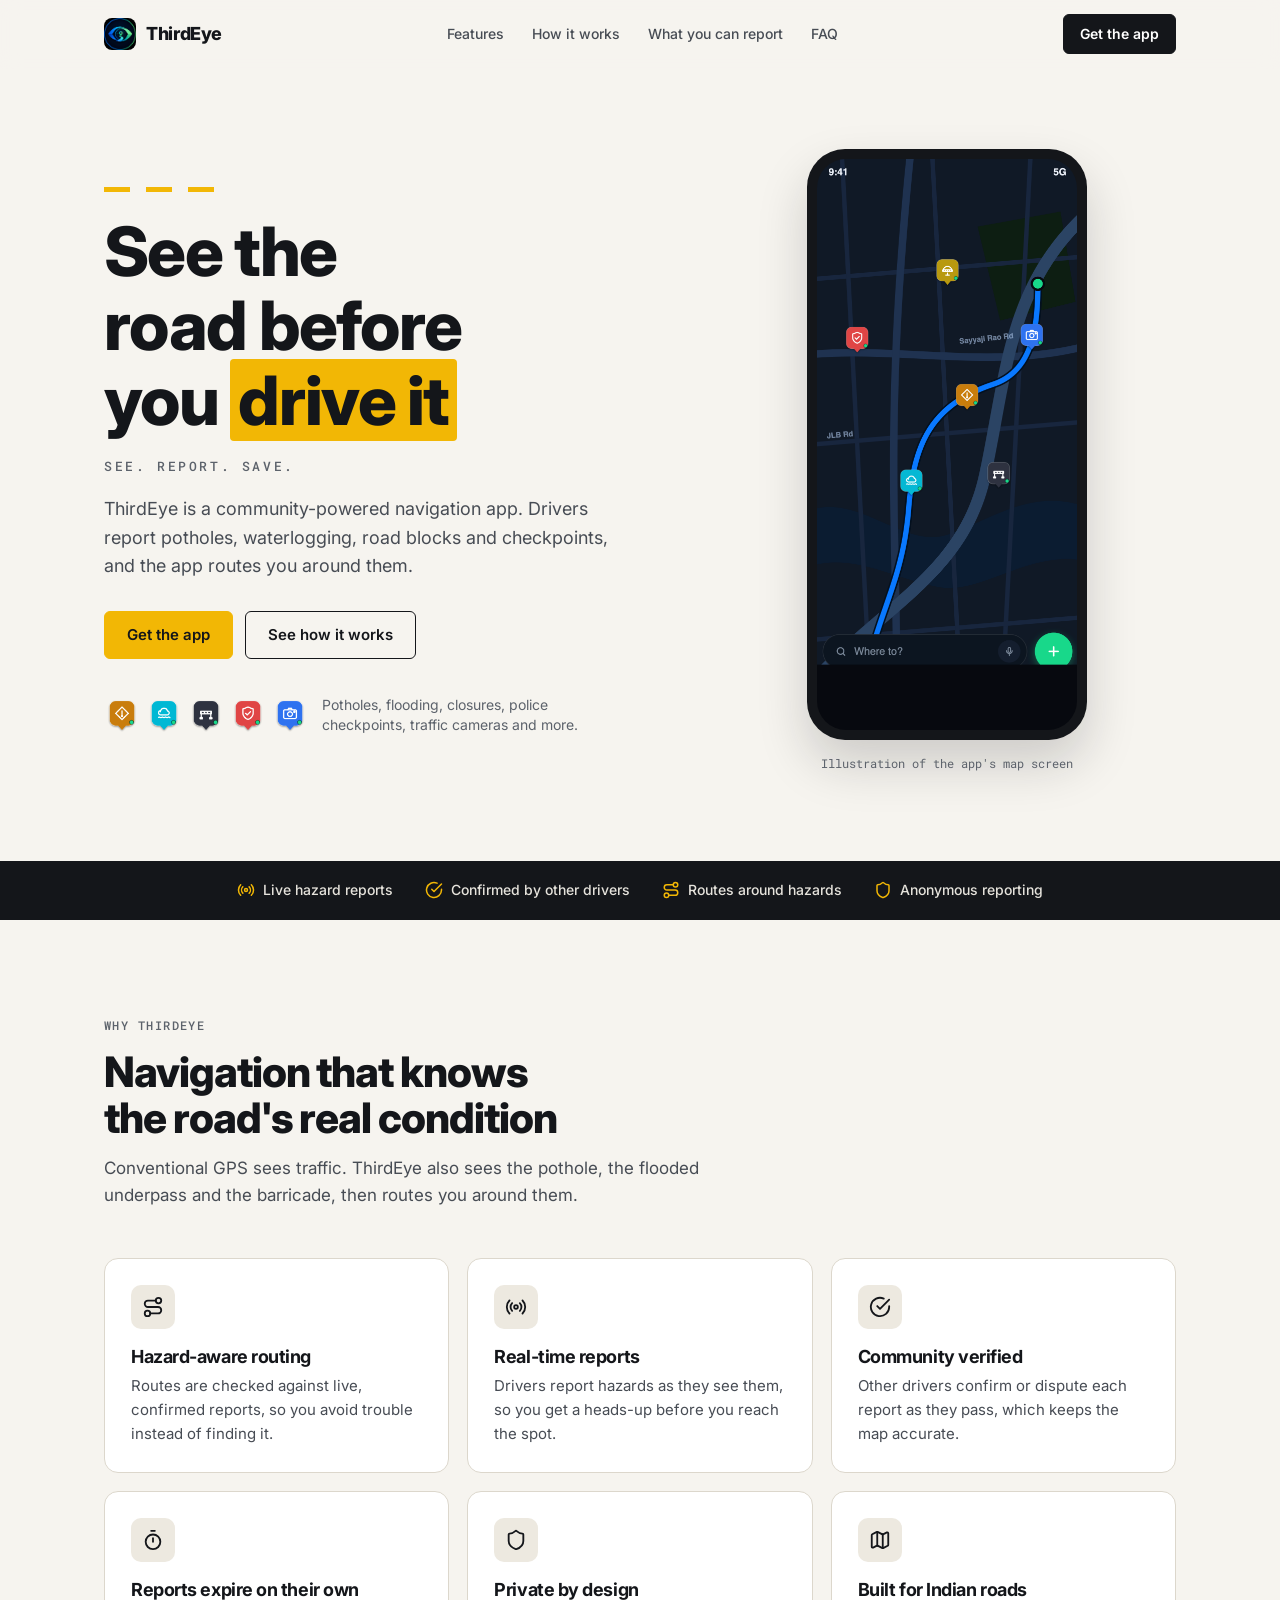
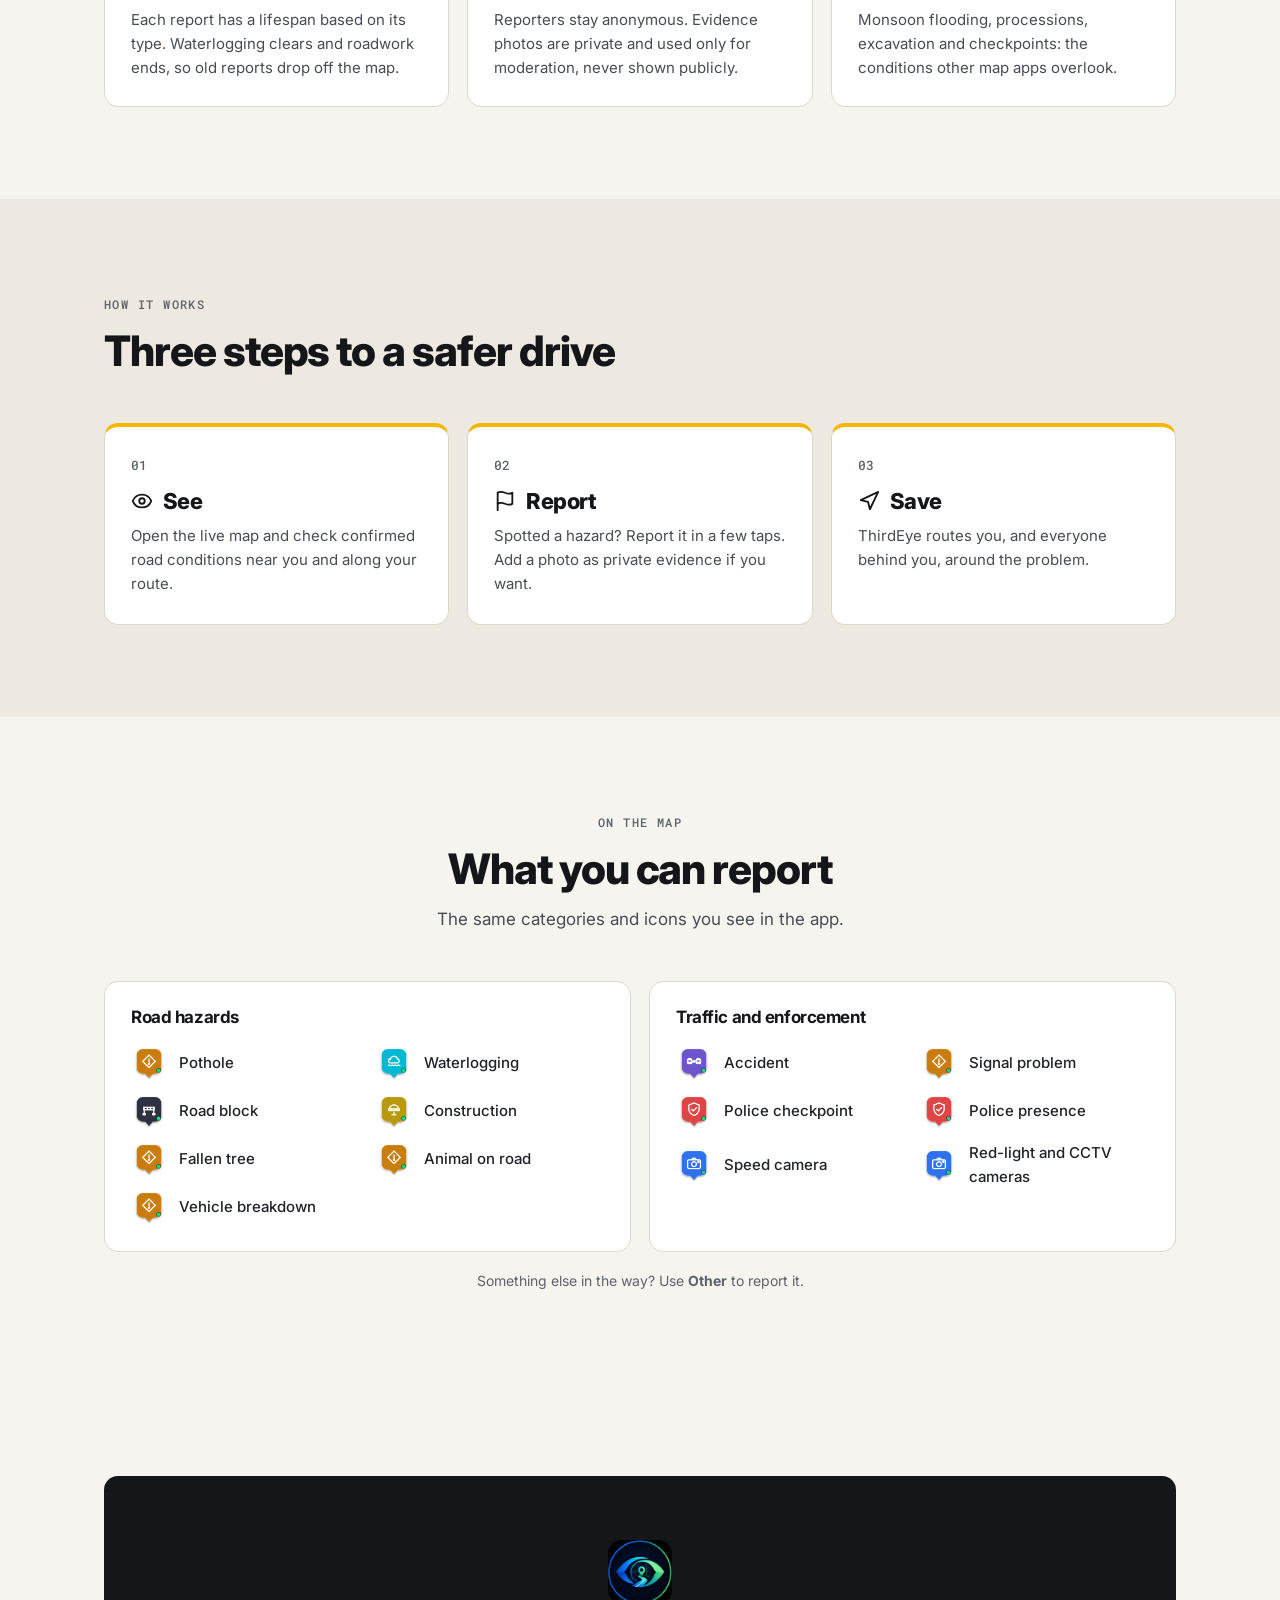
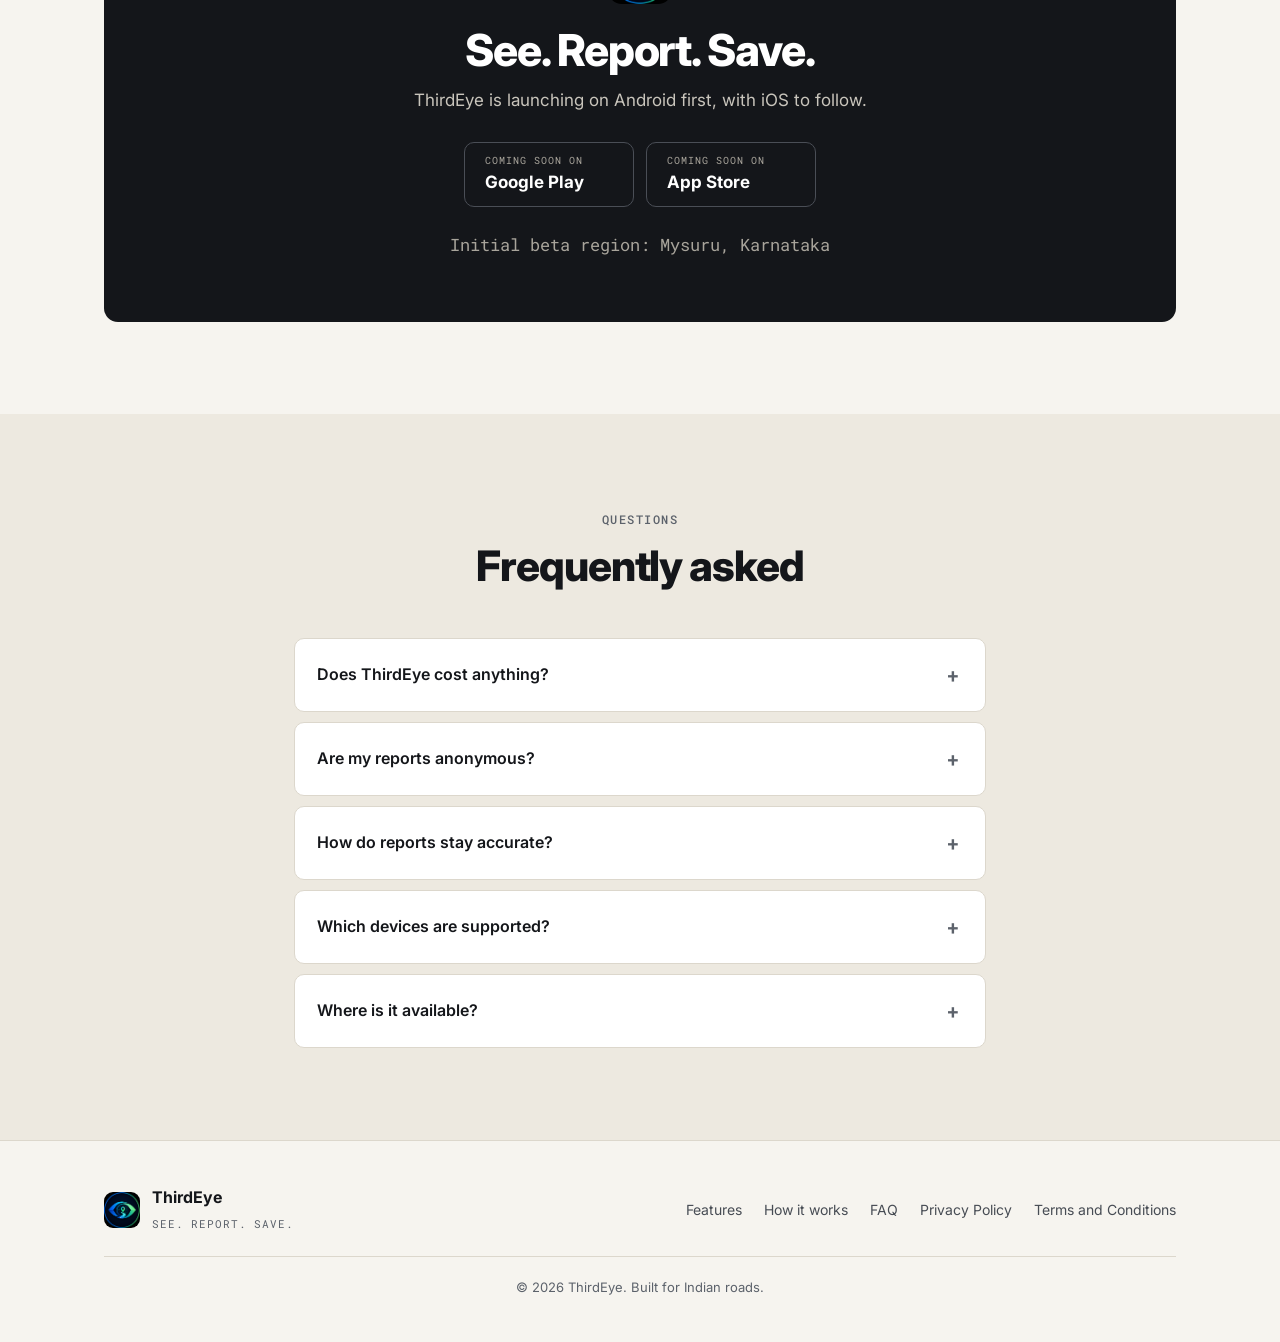
==== index.html @ 7d6bd903 "Initial ThirdEye landing website" ====
<!DOCTYPE html>
<html lang="en">
<head>
  <meta charset="UTF-8" />
  <meta name="viewport" content="width=device-width, initial-scale=1.0" />
  <title>ThirdEye: See. Report. Save.</title>
  <meta name="description" content="ThirdEye is a crowdsourced road app for India. Drivers report potholes, waterlogging, road blocks and checkpoints, and the app routes you around them." />
  <meta name="theme-color" content="#F6F4EF" />

  <meta property="og:title" content="ThirdEye: See. Report. Save." />
  <meta property="og:description" content="Crowdsourced road reports and hazard-avoiding navigation, built for Indian roads." />
  <meta property="og:type" content="website" />
  <meta property="og:image" content="assets/og-image.svg" />
  <meta property="og:image:type" content="image/svg+xml" />
  <meta property="og:image:width" content="1200" />
  <meta property="og:image:height" content="630" />

  <link rel="icon" href="assets/favicon.svg" type="image/svg+xml" />
  <link rel="icon" href="assets/favicon-32.png" sizes="32x32" type="image/png" />
  <link rel="icon" href="assets/favicon-16.png" sizes="16x16" type="image/png" />
  <link rel="apple-touch-icon" href="assets/apple-touch-icon.png" />

  <link rel="preconnect" href="https://fonts.googleapis.com" />
  <link rel="preconnect" href="https://fonts.gstatic.com" crossorigin />
  <link href="https://fonts.googleapis.com/css2?family=Inter:wght@400;500;600;700;800&family=Roboto+Mono:wght@500&display=swap" rel="stylesheet" />
  <link rel="stylesheet" href="styles.css" />
</head>
<body>
  <div hidden id="icon-host"></div>

  <header class="nav" id="nav">
    <div class="container nav__inner">
      <a href="#top" class="nav__brand" aria-label="ThirdEye home">
        <img src="assets/logo.png" alt="" class="nav__logo" width="32" height="32" />
        <span class="nav__name">ThirdEye</span>
      </a>
      <nav class="nav__links" aria-label="Primary">
        <a href="#features">Features</a>
        <a href="#how">How it works</a>
        <a href="#reports">What you can report</a>
        <a href="#faq">FAQ</a>
      </nav>
      <a href="#download" class="btn btn--ink nav__cta">Get the app</a>
    </div>
  </header>

  <main>
  <!-- Hero -->
  <section class="hero" id="top">
    <div class="container hero__inner">
      <div class="hero__copy">
        <div class="lane" aria-hidden="true"></div>
        <h1 class="hero__title">See the road before you <mark>drive it</mark></h1>
        <p class="hero__tagline">SEE. REPORT. SAVE.</p>
        <p class="hero__sub">
          ThirdEye is a community-powered navigation app. Drivers report potholes,
          waterlogging, road blocks and checkpoints, and the app routes you around them.
        </p>
        <div class="hero__actions">
          <a href="#download" class="btn btn--primary">Get the app</a>
          <a href="#how" class="btn btn--ghost">See how it works</a>
        </div>
        <div class="hero__hazards">
          <div class="hero__hazard-icons" aria-hidden="true">
            <img src="assets/hazards/pothole.png" alt="" width="36" height="36" />
            <img src="assets/hazards/waterlogging.png" alt="" width="36" height="36" />
            <img src="assets/hazards/road_block.png" alt="" width="36" height="36" />
            <img src="assets/hazards/traffic.png" alt="" width="36" height="36" />
            <img src="assets/hazards/camera.png" alt="" width="36" height="36" />
          </div>
          <p class="hero__hazards-text">Potholes, flooding, closures, police checkpoints, traffic cameras and more.</p>
        </div>
      </div>

      <div class="hero__visual">
        <div class="phone">
          <div class="phone__screen">
            <!-- Illustration of the home screen, built from the app's real theme, icons and labels.
                 TODO: replace with a real device screenshot before launch. -->
            <img src="assets/screenshots/home-map.png" alt="Illustration of the ThirdEye map with reported hazards along a route" width="1080" height="2280" />
          </div>
        </div>
        <p class="phone__caption">Illustration of the app's map screen</p>
      </div>
    </div>
  </section>

  <!-- Strip -->
  <section class="strip">
    <div class="container strip__inner">
      <span class="strip__item"><svg class="icon" aria-hidden="true"><use href="#i-radio"></use></svg> Live hazard reports</span>
      <span class="strip__item"><svg class="icon" aria-hidden="true"><use href="#i-check"></use></svg> Confirmed by other drivers</span>
      <span class="strip__item"><svg class="icon" aria-hidden="true"><use href="#i-route"></use></svg> Routes around hazards</span>
      <span class="strip__item"><svg class="icon" aria-hidden="true"><use href="#i-shield"></use></svg> Anonymous reporting</span>
    </div>
  </section>

  <!-- Features -->
  <section class="section" id="features">
    <div class="container">
      <div class="section__head reveal">
        <span class="label">Why ThirdEye</span>
        <h2>Navigation that knows the road's real condition</h2>
        <p>Conventional GPS sees traffic. ThirdEye also sees the pothole, the flooded underpass and the barricade, then routes you around them.</p>
      </div>
      <div class="grid grid--3">
        <article class="card feature reveal">
          <div class="feature__icon"><svg class="icon" aria-hidden="true"><use href="#i-route"></use></svg></div>
          <h3>Hazard-aware routing</h3>
          <p>Routes are checked against live, confirmed reports, so you avoid trouble instead of finding it.</p>
        </article>
        <article class="card feature reveal">
          <div class="feature__icon"><svg class="icon" aria-hidden="true"><use href="#i-radio"></use></svg></div>
          <h3>Real-time reports</h3>
          <p>Drivers report hazards as they see them, so you get a heads-up before you reach the spot.</p>
        </article>
        <article class="card feature reveal">
          <div class="feature__icon"><svg class="icon" aria-hidden="true"><use href="#i-check"></use></svg></div>
          <h3>Community verified</h3>
          <p>Other drivers confirm or dispute each report as they pass, which keeps the map accurate.</p>
        </article>
        <article class="card feature reveal">
          <div class="feature__icon"><svg class="icon" aria-hidden="true"><use href="#i-timer"></use></svg></div>
          <h3>Reports expire on their own</h3>
          <p>Each report has a lifespan based on its type. Waterlogging clears and roadwork ends, so old reports drop off the map.</p>
        </article>
        <article class="card feature reveal">
          <div class="feature__icon"><svg class="icon" aria-hidden="true"><use href="#i-shield"></use></svg></div>
          <h3>Private by design</h3>
          <p>Reporters stay anonymous. Evidence photos are private and used only for moderation, never shown publicly.</p>
        </article>
        <article class="card feature reveal">
          <div class="feature__icon"><svg class="icon" aria-hidden="true"><use href="#i-map"></use></svg></div>
          <h3>Built for Indian roads</h3>
          <p>Monsoon flooding, processions, excavation and checkpoints: the conditions other map apps overlook.</p>
        </article>
      </div>
    </div>
  </section>

  <!-- How it works -->
  <section class="section section--alt" id="how">
    <div class="container">
      <div class="section__head reveal">
        <span class="label">How it works</span>
        <h2>Three steps to a safer drive</h2>
      </div>
      <div class="steps">
        <div class="step reveal">
          <div class="step__num">01</div>
          <div class="step__head"><svg class="icon" aria-hidden="true"><use href="#i-eye"></use></svg><h3>See</h3></div>
          <p>Open the live map and check confirmed road conditions near you and along your route.</p>
        </div>
        <div class="step reveal">
          <div class="step__num">02</div>
          <div class="step__head"><svg class="icon" aria-hidden="true"><use href="#i-flag"></use></svg><h3>Report</h3></div>
          <p>Spotted a hazard? Report it in a few taps. Add a photo as private evidence if you want.</p>
        </div>
        <div class="step reveal">
          <div class="step__num">03</div>
          <div class="step__head"><svg class="icon" aria-hidden="true"><use href="#i-navigation"></use></svg><h3>Save</h3></div>
          <p>ThirdEye routes you, and everyone behind you, around the problem.</p>
        </div>
      </div>
    </div>
  </section>

  <!-- What you can report (categories from src/constants/incidentTypes.ts) -->
  <section class="section" id="reports">
    <div class="container">
      <div class="section__head section__head--center reveal">
        <span class="label">On the map</span>
        <h2>What you can report</h2>
        <p>The same categories and icons you see in the app.</p>
      </div>
      <div class="hazard-groups">
        <div class="hazard-group reveal">
          <h3>Road hazards</h3>
          <ul class="hazard-list">
            <li><img src="assets/hazards/pothole.png" alt="" width="36" height="36" /> Pothole</li>
            <li><img src="assets/hazards/waterlogging.png" alt="" width="36" height="36" /> Waterlogging</li>
            <li><img src="assets/hazards/road_block.png" alt="" width="36" height="36" /> Road block</li>
            <li><img src="assets/hazards/construction.png" alt="" width="36" height="36" /> Construction</li>
            <li><img src="assets/hazards/fallen_tree.png" alt="" width="36" height="36" /> Fallen tree</li>
            <li><img src="assets/hazards/animal.png" alt="" width="36" height="36" /> Animal on road</li>
            <li><img src="assets/hazards/vehicle_breakdown.png" alt="" width="36" height="36" /> Vehicle breakdown</li>
          </ul>
        </div>
        <div class="hazard-group reveal">
          <h3>Traffic and enforcement</h3>
          <ul class="hazard-list">
            <li><img src="assets/hazards/accident.png" alt="" width="36" height="36" /> Accident</li>
            <li><img src="assets/hazards/signal_problem.png" alt="" width="36" height="36" /> Signal problem</li>
            <li><img src="assets/hazards/traffic.png" alt="" width="36" height="36" /> Police checkpoint</li>
            <li><img src="assets/hazards/police_presence.png" alt="" width="36" height="36" /> Police presence</li>
            <li><img src="assets/hazards/camera.png" alt="" width="36" height="36" /> Speed camera</li>
            <li><img src="assets/hazards/camera.png" alt="" width="36" height="36" /> Red-light and CCTV cameras</li>
          </ul>
        </div>
      </div>
      <p class="hazard-note">Something else in the way? Use <strong>Other</strong> to report it.</p>
    </div>
  </section>

  <!-- Download -->
  <section class="cta" id="download">
    <div class="container">
      <div class="cta__inner reveal">
        <img src="assets/logo.png" alt="ThirdEye logo" class="cta__logo" width="64" height="64" />
        <h2>See. Report. Save.</h2>
        <p>ThirdEye is launching on Android first, with iOS to follow.</p>
        <div class="cta__actions">
          <a href="#" class="store-badge" aria-label="Google Play, coming soon">
            <span class="store-badge__sub">Coming soon on</span>
            <span class="store-badge__main">Google Play</span>
          </a>
          <a href="#" class="store-badge" aria-label="App Store, coming soon">
            <span class="store-badge__sub">Coming soon on</span>
            <span class="store-badge__main">App Store</span>
          </a>
        </div>
        <p class="cta__note">Initial beta region: Mysuru, Karnataka</p>
      </div>
    </div>
  </section>

  <!-- FAQ -->
  <section class="section section--alt" id="faq">
    <div class="container container--narrow">
      <div class="section__head section__head--center reveal">
        <span class="label">Questions</span>
        <h2>Frequently asked</h2>
      </div>
      <div class="faq">
        <details class="faq__item">
          <summary>Does ThirdEye cost anything? <span class="marker" aria-hidden="true">+</span></summary>
          <p>ThirdEye is free to download, and you can view and report hazards without paying. The app also has an optional Pro plan. [TODO: confirm Pro pricing and features before launch.]</p>
        </details>
        <details class="faq__item">
          <summary>Are my reports anonymous? <span class="marker" aria-hidden="true">+</span></summary>
          <p>Yes. Other users see the hazard category, its location and how recent it is, never who reported it. Evidence photos stay private and are used only for moderation.</p>
        </details>
        <details class="faq__item">
          <summary>How do reports stay accurate? <span class="marker" aria-hidden="true">+</span></summary>
          <p>Drivers confirm or dispute reports as they pass, and every report expires after a set time based on its type. Old reports fall off the map on their own.</p>
        </details>
        <details class="faq__item">
          <summary>Which devices are supported? <span class="marker" aria-hidden="true">+</span></summary>
          <p>ThirdEye is launching on Android first, with an iOS release planned.</p>
        </details>
        <details class="faq__item">
          <summary>Where is it available? <span class="marker" aria-hidden="true">+</span></summary>
          <p>The first beta covers Mysuru, Karnataka. More cities will follow.</p>
        </details>
      </div>
    </div>
  </section>
  </main>

  <footer class="footer">
    <div class="container footer__inner">
      <div class="footer__brand">
        <img src="assets/logo.png" alt="" class="footer__logo" width="36" height="36" />
        <div>
          <strong>ThirdEye</strong>
          <span>SEE. REPORT. SAVE.</span>
        </div>
      </div>
      <nav class="footer__links" aria-label="Footer">
        <a href="#features">Features</a>
        <a href="#how">How it works</a>
        <a href="#faq">FAQ</a>
        <a href="privacy.html">Privacy Policy</a>
        <a href="terms.html">Terms and Conditions</a>
      </nav>
      <p class="footer__copy">&copy; <span id="year"></span> ThirdEye. Built for Indian roads.</p>
    </div>
  </footer>

  <script src="script.js"></script>
</body>
</html>
---- styles.css ----
/* =========================================================================
   ThirdEye landing styles
   Light "road sign" theme: warm paper background, near-black ink,
   road-sign yellow as the single accent. Flat surfaces, no gradients
   (the lane marking is a dashed line, not a colour gradient), no purple,
   stable hover states, subtle motion, reduced-motion respected.
   ========================================================================= */

:root {
  /* Palette */
  --paper: #F6F4EF;        /* page background */
  --white: #FFFFFF;        /* cards */
  --sand: #EDE9E0;         /* alt sections, chips */
  --ink: #14161A;          /* headings, primary text, dark band */
  --ink-2: #2A2E35;        /* hover on ink */
  --text: #1F2328;
  --text-secondary: #474C54; /* ~8:1 on paper */
  --text-muted: #5C626B;     /* ~5.6:1 on paper, passes AA */
  --line: #DCD7CC;
  --line-strong: #C5BFB2;

  --sign: #F2B705;         /* road-sign yellow, used as a fill with ink text */
  --sign-hover: #DCA600;
  --link: #0B5FD6;         /* ~5.6:1 on white */
  --focus: #0B5FD6;

  --r-sm: 6px;
  --r-md: 10px;
  --r-lg: 14px;
  --r-pill: 9999px;

  --maxw: 1120px;

  --font-body: 'Inter', system-ui, -apple-system, 'Segoe UI', sans-serif;
  --font-mono: 'Roboto Mono', ui-monospace, monospace;

  --dur: 180ms;
  --ease: cubic-bezier(0.4, 0, 0.2, 1);
}

*, *::before, *::after { box-sizing: border-box; margin: 0; padding: 0; }
html { scroll-behavior: smooth; }

body {
  background: var(--paper);
  color: var(--text);
  font-family: var(--font-body);
  font-size: 16px;
  line-height: 1.6;
  -webkit-font-smoothing: antialiased;
}

img { max-width: 100%; display: block; }
a { color: inherit; text-decoration: none; }

:focus-visible { outline: 2px solid var(--focus); outline-offset: 3px; border-radius: 4px; }

.container { width: 100%; max-width: var(--maxw); margin: 0 auto; padding: 0 24px; }
.container--narrow { max-width: 740px; }

.icon { width: 22px; height: 22px; display: inline-block; flex-shrink: 0; }

h1, h2, h3 { color: var(--ink); line-height: 1.1; letter-spacing: -0.025em; text-wrap: balance; }

.label {
  display: inline-block;
  font-family: var(--font-mono);
  font-size: 12px;
  font-weight: 500;
  letter-spacing: 0.12em;
  text-transform: uppercase;
  color: var(--text-muted);
  margin-bottom: 14px;
}

/* Road lane marking used as a divider (dashed line, decorative) */
.lane {
  height: 5px;
  width: 120px;
  background-image: repeating-linear-gradient(90deg, var(--sign) 0 26px, transparent 26px 42px);
  margin-bottom: 22px;
}
.lane--center { margin-left: auto; margin-right: auto; }

/* ---- Buttons: colour change only, no movement ---- */
.btn {
  display: inline-flex; align-items: center; justify-content: center; gap: 8px;
  height: 48px; padding: 0 22px;
  border-radius: var(--r-sm);
  font-weight: 600; font-size: 15px;
  cursor: pointer;
  border: 1.5px solid transparent;
  transition: background-color var(--dur) var(--ease), border-color var(--dur) var(--ease), color var(--dur) var(--ease);
}
.btn--primary { background: var(--sign); color: var(--ink); border-color: var(--sign); }
.btn--primary:hover { background: var(--sign-hover); border-color: var(--sign-hover); }
.btn--ghost { background: transparent; color: var(--ink); border-color: var(--ink); }
.btn--ghost:hover { background: var(--ink); color: var(--white); }
.btn--ink { background: var(--ink); color: var(--white); border-color: var(--ink); }
.btn--ink:hover { background: var(--ink-2); border-color: var(--ink-2); }

/* ---- Nav ---- */
.nav {
  position: sticky; top: 0; z-index: 50;
  background: rgba(246, 244, 239, 0.92);
  backdrop-filter: blur(10px);
  border-bottom: 1px solid transparent;
  transition: border-color var(--dur) var(--ease);
}
.nav.is-scrolled { border-bottom-color: var(--line); }
.nav__inner { display: flex; align-items: center; justify-content: space-between; height: 68px; }
.nav__brand { display: flex; align-items: center; gap: 10px; }
.nav__logo { width: 32px; height: 32px; border-radius: 8px; }
.nav__name { font-weight: 800; font-size: 18px; color: var(--ink); letter-spacing: -0.02em; }
.nav__links { display: flex; gap: 28px; }
.nav__links a { font-size: 14px; color: var(--text-secondary); font-weight: 500; transition: color var(--dur) var(--ease); }
.nav__links a:hover { color: var(--ink); }
.nav__cta { height: 40px; padding: 0 16px; font-size: 14px; }

/* ---- Hero ---- */
.hero { padding: 80px 0 88px; }
.hero__inner { display: grid; grid-template-columns: 1.1fr 0.9fr; gap: 56px; align-items: center; }
.hero__title { font-size: clamp(40px, 6.2vw, 68px); font-weight: 800; margin-bottom: 18px; }
.hero__title mark { background: var(--sign); color: var(--ink); padding: 0 0.12em; border-radius: 4px; }
.hero__tagline { font-family: var(--font-mono); font-weight: 500; letter-spacing: 0.2em; font-size: 13px; color: var(--text-muted); margin-bottom: 18px; }
.hero__sub { color: var(--text-secondary); font-size: 18px; max-width: 520px; margin-bottom: 30px; }
.hero__actions { display: flex; gap: 12px; flex-wrap: wrap; margin-bottom: 36px; }

.hero__hazards { display: flex; align-items: center; gap: 14px; flex-wrap: wrap; }
.hero__hazard-icons { display: flex; gap: 6px; }
.hero__hazard-icons img { width: 36px; height: 36px; }
.hero__hazards-text { font-size: 14px; color: var(--text-muted); max-width: 260px; line-height: 1.45; }

/* Phone frame with reserved space for a real screenshot */
.hero__visual { display: flex; flex-direction: column; align-items: center; gap: 14px; }
.phone__caption { font-family: var(--font-mono); font-size: 12px; color: var(--text-muted); }
.phone {
  width: 280px;
  aspect-ratio: 9 / 19;
  background: var(--ink);
  border-radius: 38px;
  padding: 10px;
  box-shadow: 0 24px 50px rgba(20, 22, 26, 0.18);
}
.phone__screen {
  width: 100%; height: 100%;
  border-radius: 29px;
  overflow: hidden;
  background: var(--white);
}
.phone__screen img { width: 100%; height: 100%; object-fit: cover; }

/* ---- Strip ---- */
.strip { background: var(--ink); color: var(--white); }
.strip__inner { display: flex; flex-wrap: wrap; justify-content: center; gap: 10px 32px; padding: 18px 24px; }
.strip__item { display: inline-flex; align-items: center; gap: 8px; font-size: 14px; font-weight: 500; color: #E6E3DC; }
.strip__item .icon { width: 18px; height: 18px; color: var(--sign); }

/* ---- Sections ---- */
.section { padding: 92px 0; }
.section--alt { background: var(--sand); }
.section__head { max-width: 660px; margin: 0 0 48px; }
.section__head--center { margin-left: auto; margin-right: auto; text-align: center; }
.section__head h2 { font-size: clamp(30px, 4vw, 42px); font-weight: 800; margin-bottom: 14px; }
.section__head p { color: var(--text-secondary); font-size: 17px; }

/* ---- Features ---- */
.grid { display: grid; gap: 18px; }
.grid--3 { grid-template-columns: repeat(3, 1fr); }
.card {
  background: var(--white);
  border: 1px solid var(--line);
  border-radius: var(--r-lg);
  padding: 26px;
  transition: border-color var(--dur) var(--ease);
}
.card:hover { border-color: var(--line-strong); }
.feature__icon {
  width: 44px; height: 44px;
  display: grid; place-items: center;
  border-radius: var(--r-md);
  background: var(--sand);
  color: var(--ink);
  margin-bottom: 18px;
}
.feature h3 { font-size: 18px; font-weight: 700; margin-bottom: 8px; }
.feature p { color: var(--text-secondary); font-size: 15px; }

/* ---- Steps ---- */
.steps { display: grid; grid-template-columns: repeat(3, 1fr); gap: 18px; counter-reset: step; }
.step { background: var(--white); border: 1px solid var(--line); border-radius: var(--r-lg); padding: 28px 26px; border-top: 4px solid var(--sign); }
.step__num { font-family: var(--font-mono); font-size: 13px; font-weight: 500; color: var(--text-muted); margin-bottom: 14px; }
.step__head { display: flex; align-items: center; gap: 10px; margin-bottom: 10px; }
.step__head .icon { color: var(--ink); }
.step h3 { font-size: 22px; font-weight: 800; }
.step p { color: var(--text-secondary); font-size: 15px; }

/* ---- Hazard groups ---- */
.hazard-groups { display: grid; grid-template-columns: 1fr 1fr; gap: 18px; }
.hazard-group { background: var(--white); border: 1px solid var(--line); border-radius: var(--r-lg); padding: 26px; }
.hazard-group h3 { font-size: 17px; font-weight: 700; margin-bottom: 18px; }
.hazard-list { list-style: none; display: grid; grid-template-columns: 1fr 1fr; gap: 12px 16px; }
.hazard-list li { display: flex; align-items: center; gap: 12px; font-size: 15px; font-weight: 500; color: var(--text); }
.hazard-list img { width: 36px; height: 36px; flex-shrink: 0; }
.hazard-note { margin-top: 18px; font-size: 14px; color: var(--text-muted); text-align: center; }

/* ---- CTA (dark band) ---- */
.cta { padding: 92px 0; }
.cta__inner { background: var(--ink); color: var(--white); border-radius: var(--r-lg); padding: 64px 32px; text-align: center; }
.cta__logo { width: 64px; height: 64px; border-radius: 14px; margin: 0 auto 22px; }
.cta h2 { color: var(--white); font-size: clamp(30px, 5vw, 44px); font-weight: 800; margin-bottom: 12px; }
.cta p { color: #C9C5BC; font-size: 17px; max-width: 480px; margin: 0 auto 28px; }
.cta__actions { display: flex; gap: 12px; justify-content: center; flex-wrap: wrap; }
.store-badge {
  display: inline-flex; flex-direction: column; align-items: flex-start;
  min-width: 170px;
  padding: 10px 20px;
  background: transparent;
  color: var(--white);
  border: 1.5px solid #4A4E56;
  border-radius: var(--r-md);
  transition: border-color var(--dur) var(--ease), background-color var(--dur) var(--ease);
}
.store-badge:hover { border-color: var(--sign); }
.store-badge__sub { font-family: var(--font-mono); font-size: 10px; text-transform: uppercase; letter-spacing: 0.1em; color: #A8A49B; }
.store-badge__main { font-size: 17px; font-weight: 700; }
.cta__note { font-family: var(--font-mono); font-size: 13px; color: #A8A49B !important; margin: 24px auto 0 !important; }

/* ---- FAQ ---- */
.faq { display: flex; flex-direction: column; gap: 10px; }
.faq__item { background: var(--white); border: 1px solid var(--line); border-radius: var(--r-md); padding: 2px 22px; }
.faq__item summary {
  cursor: pointer; list-style: none;
  padding: 18px 0; font-weight: 600; font-size: 16px; color: var(--ink);
  display: flex; justify-content: space-between; align-items: center; gap: 16px;
}
.faq__item summary::-webkit-details-marker { display: none; }
.faq__item summary .marker { font-family: var(--font-mono); font-size: 20px; width: 20px; text-align: center; color: var(--text-muted); }
.faq__item p { color: var(--text-secondary); font-size: 15px; padding: 0 0 18px; }

/* ---- Footer ---- */
.footer { border-top: 1px solid var(--line); padding: 44px 0; }
.footer__inner { display: flex; align-items: center; justify-content: space-between; flex-wrap: wrap; gap: 20px; }
.footer__brand { display: flex; align-items: center; gap: 12px; }
.footer__logo { width: 36px; height: 36px; border-radius: 9px; }
.footer__brand strong { display: block; font-size: 16px; color: var(--ink); }
.footer__brand span { font-family: var(--font-mono); font-size: 11px; color: var(--text-muted); letter-spacing: 0.08em; }
.footer__links { display: flex; gap: 22px; flex-wrap: wrap; }
.footer__links a { color: var(--text-secondary); font-size: 14px; transition: color var(--dur) var(--ease); }
.footer__links a:hover { color: var(--ink); }
.footer__copy { color: var(--text-muted); font-size: 13px; width: 100%; text-align: center; padding-top: 20px; border-top: 1px solid var(--line); }

/* ---- Legal pages ---- */
.legal { padding: 56px 0 80px; }
.legal__back { display: inline-flex; align-items: center; gap: 6px; color: var(--text-secondary); font-size: 14px; margin-bottom: 26px; }
.legal__back .icon { width: 16px; height: 16px; transform: rotate(180deg); }
.legal h1 { font-size: clamp(32px, 5vw, 44px); font-weight: 800; margin-bottom: 8px; }
.legal__updated { font-family: var(--font-mono); font-size: 13px; color: var(--text-muted); margin-bottom: 16px; }
.legal__notice { background: var(--white); border: 1px solid var(--line); border-left: 4px solid var(--sign); border-radius: var(--r-md); padding: 16px 18px; font-size: 14px; color: var(--text-secondary); margin-bottom: 36px; }
.legal h2 { font-size: 22px; font-weight: 700; margin: 36px 0 12px; }
.legal p, .legal li { color: var(--text-secondary); font-size: 15.5px; margin-bottom: 12px; }
.legal strong { color: var(--ink); }
.legal ul { padding-left: 22px; }
.legal a { color: var(--link); text-decoration: underline; text-underline-offset: 2px; }

/* ---- 404 ---- */
.notfound { min-height: 70vh; display: flex; flex-direction: column; align-items: center; justify-content: center; text-align: center; padding: 60px 24px; }
.notfound__code { font-family: var(--font-mono); font-size: 72px; font-weight: 700; color: var(--ink); line-height: 1; }
.notfound h1 { font-size: 28px; font-weight: 800; margin: 16px 0 10px; }
.notfound p { color: var(--text-secondary); max-width: 420px; margin-bottom: 28px; }

/* ---- Subtle reveal: opacity only ---- */
.reveal { opacity: 0; transition: opacity 450ms var(--ease); }
.reveal.is-visible { opacity: 1; }

/* ---- Responsive ---- */
@media (max-width: 920px) {
  .hero__inner { grid-template-columns: 1fr; }
  .hero__visual { order: -1; }
  .grid--3, .steps { grid-template-columns: 1fr 1fr; }
  .hazard-groups { grid-template-columns: 1fr; }
  .nav__links { display: none; }
}
@media (max-width: 560px) {
  .grid--3, .steps, .hazard-list { grid-template-columns: 1fr; }
  .hero { padding-top: 48px; }
  .phone { width: 240px; }
  .section, .cta { padding: 64px 0; }
  .footer__inner { flex-direction: column; text-align: center; }
}

@media (prefers-reduced-motion: reduce) {
  html { scroll-behavior: auto; }
  *, *::before, *::after { animation-duration: 0.01ms !important; animation-iteration-count: 1 !important; transition-duration: 0.01ms !important; }
  .reveal { opacity: 1; transition: none; }
}
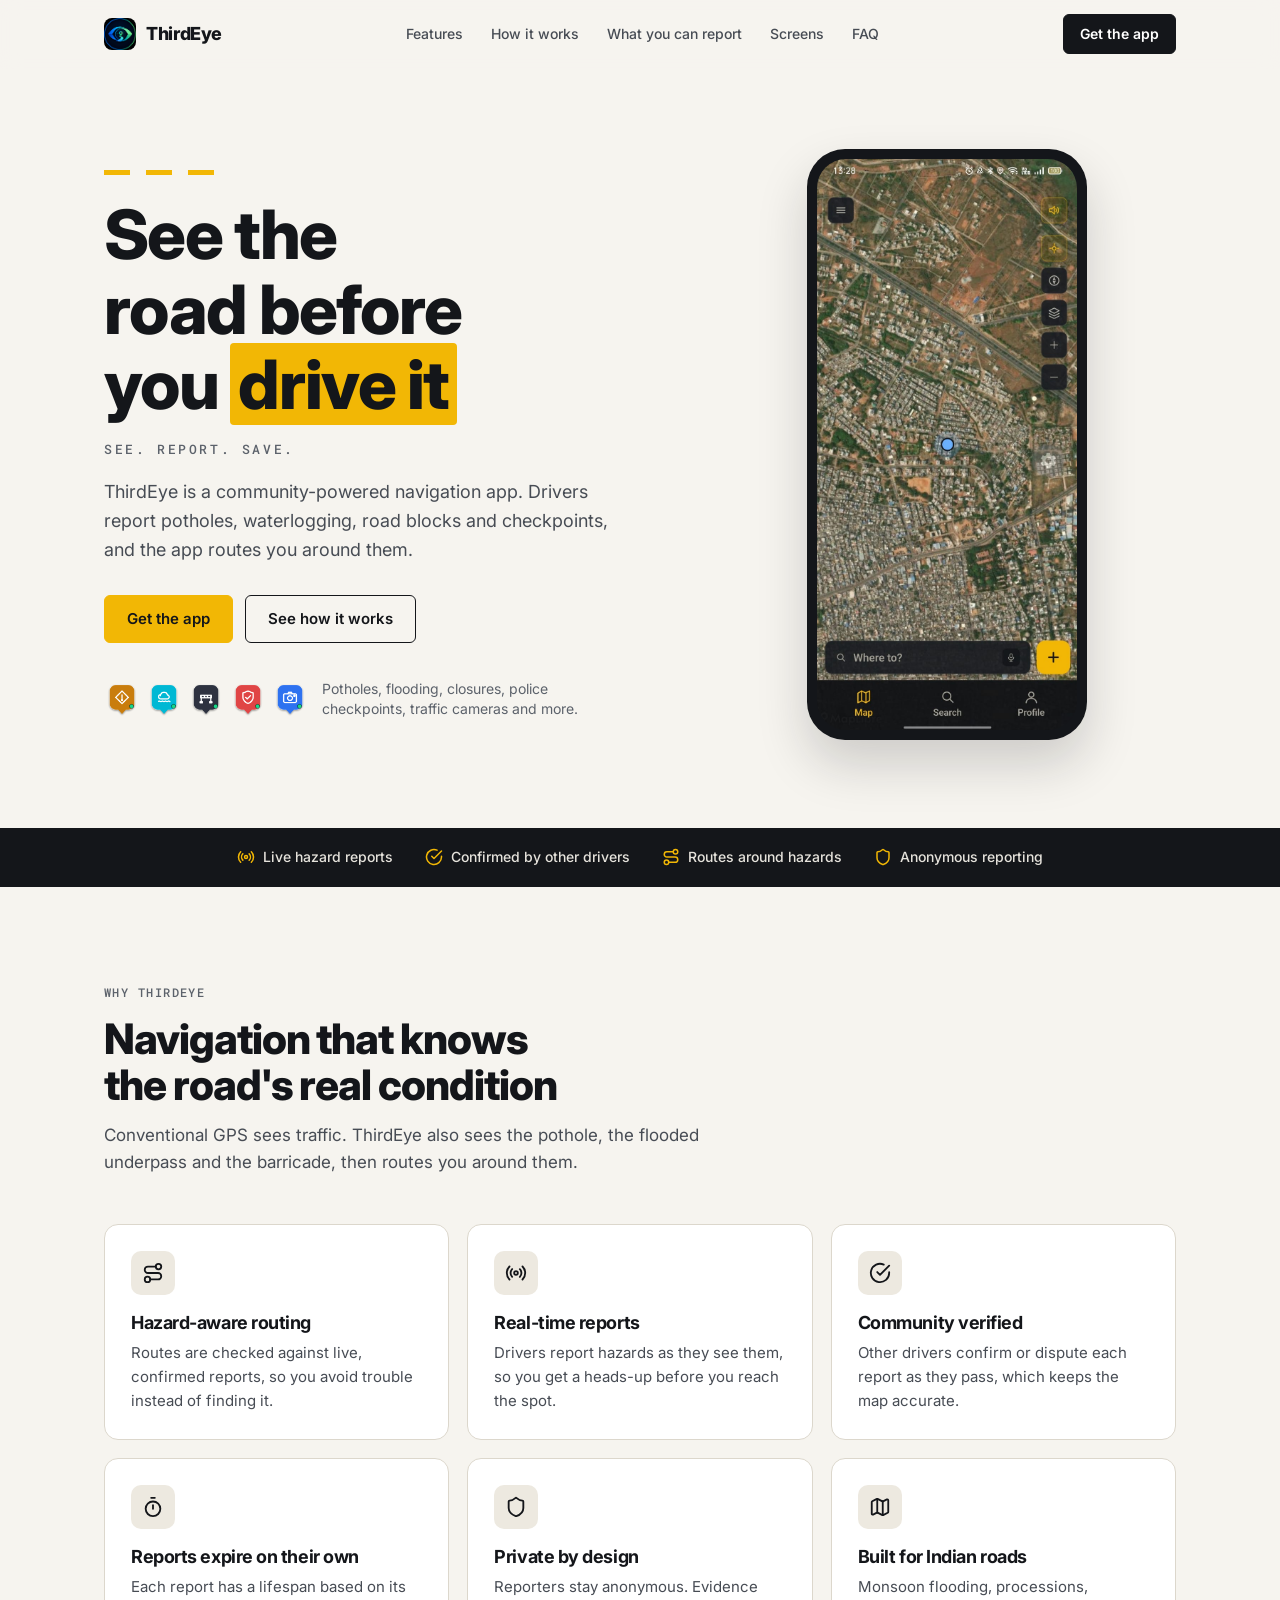
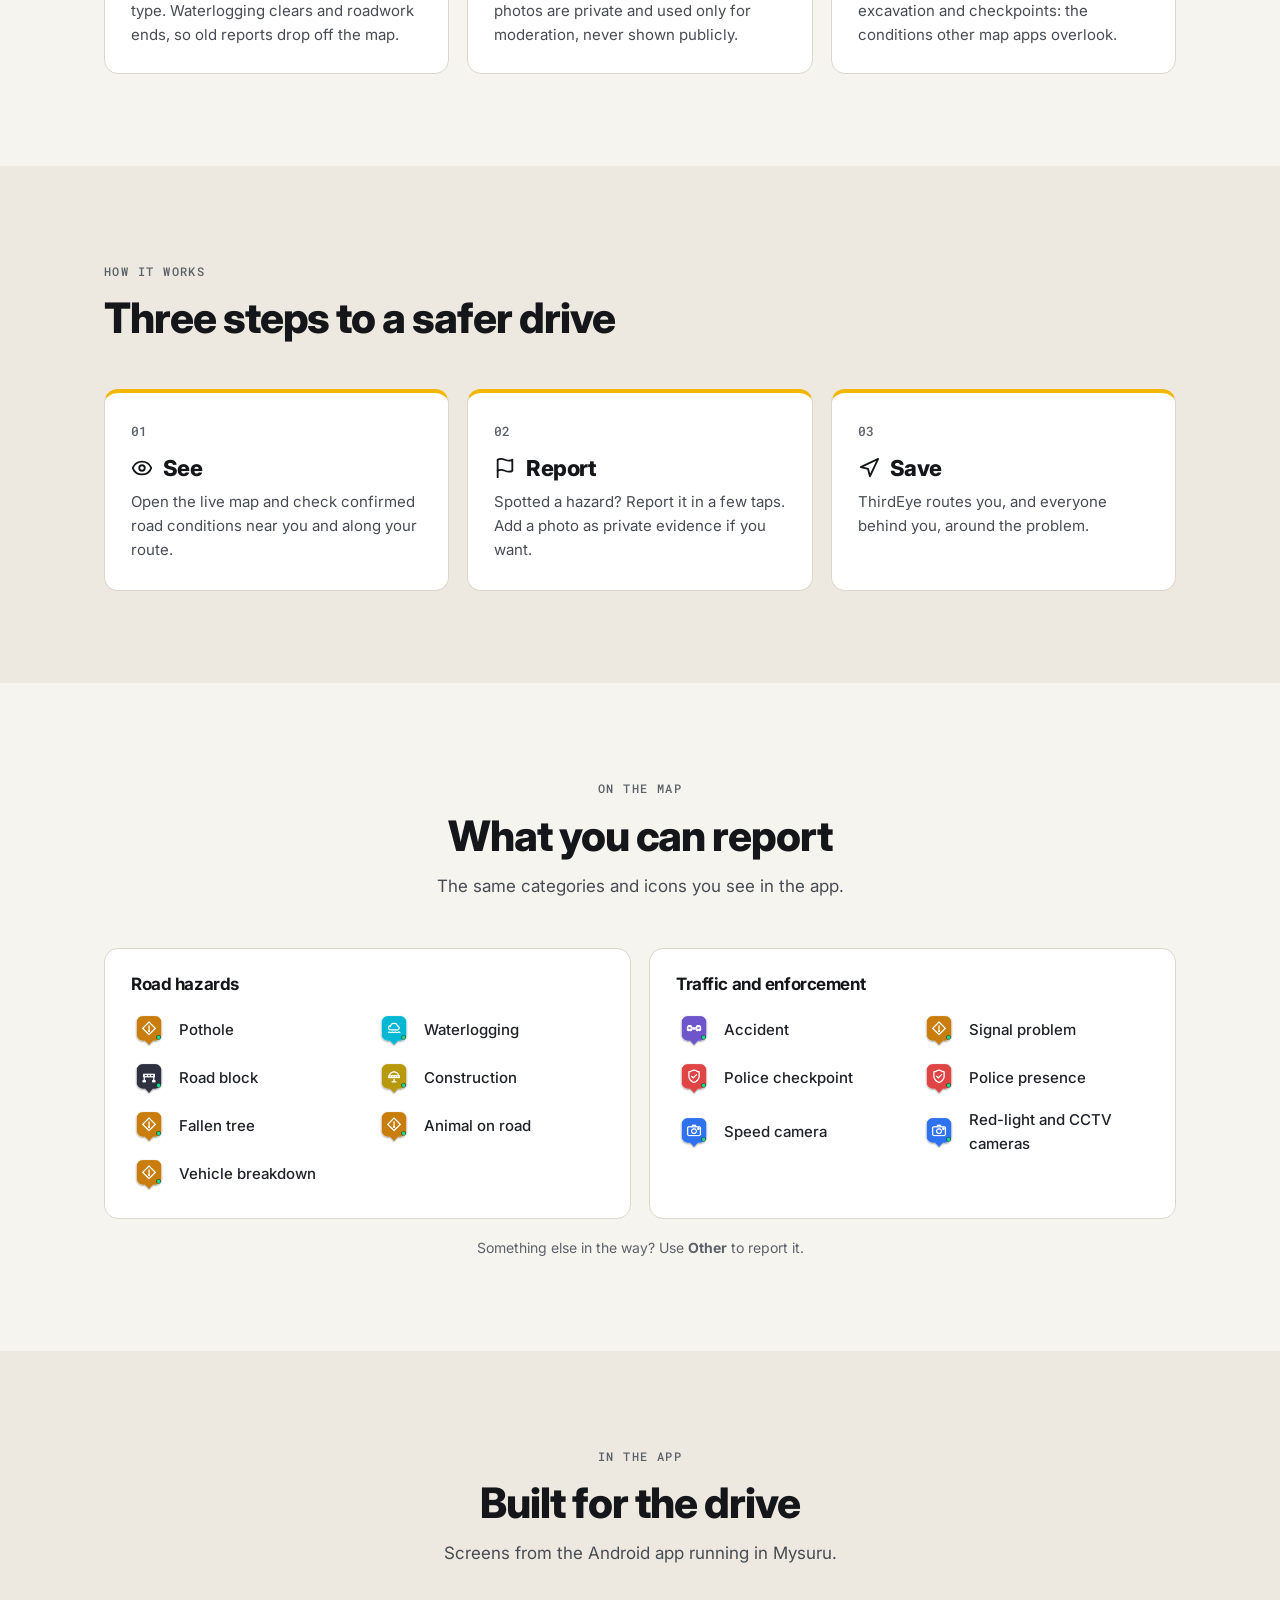
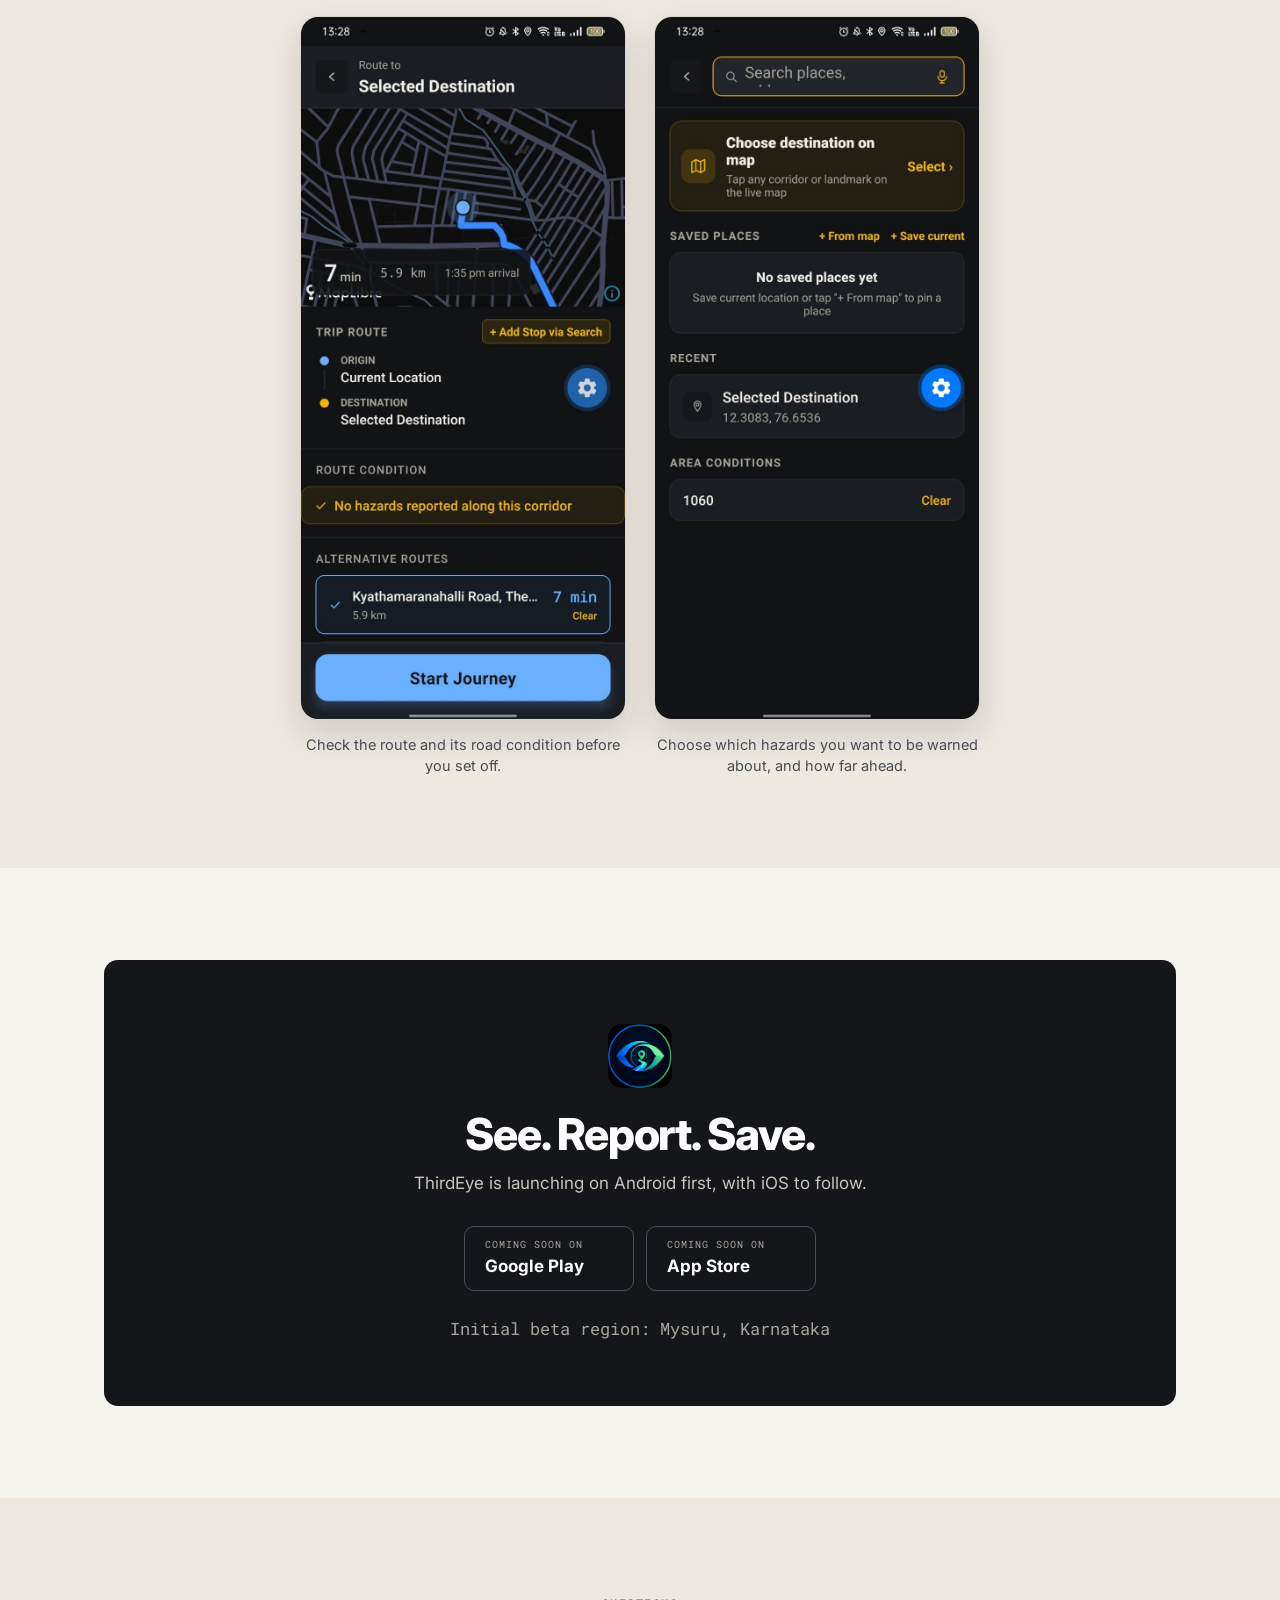
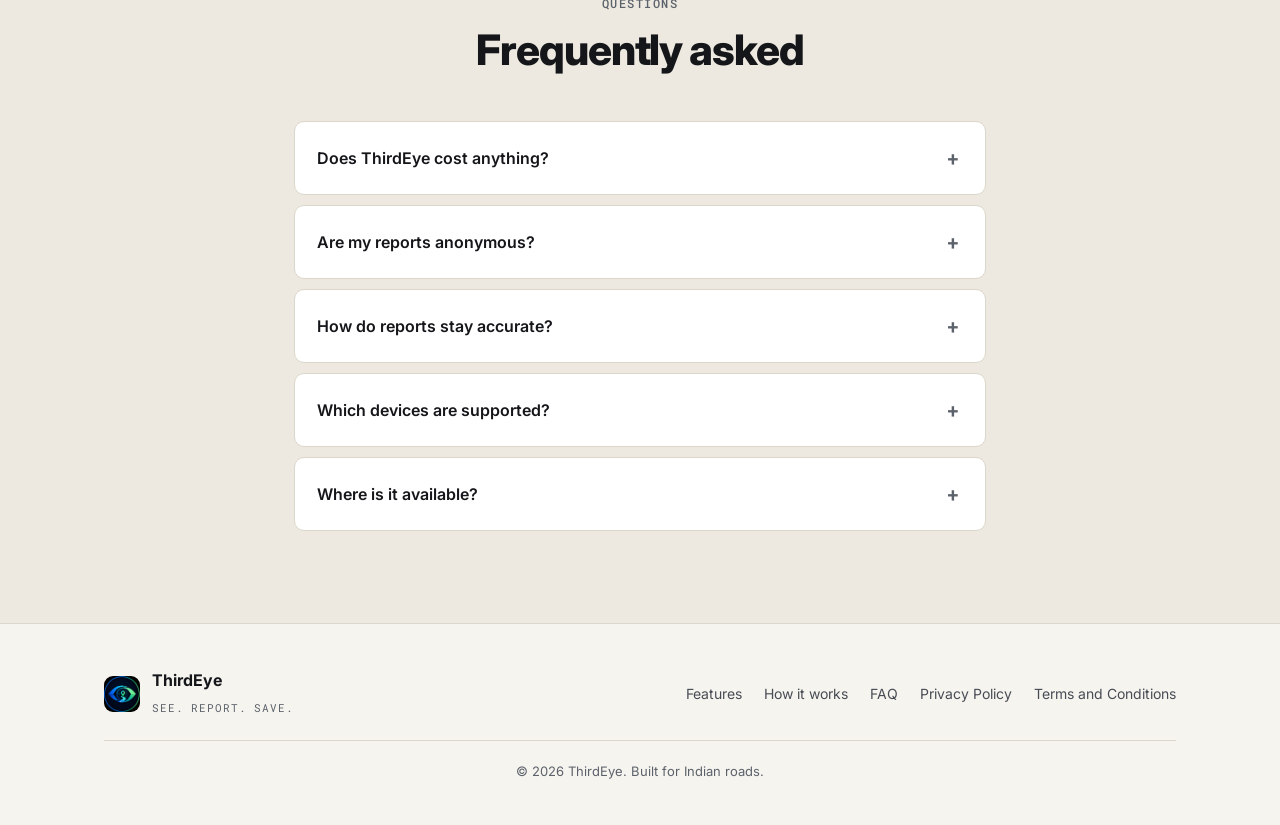
==== commit abf03384: "Use real app screenshots: hero image and new Screens section" ====
--- a/index.html
+++ b/index.html
@@ -38,6 +38,7 @@
         <a href="#features">Features</a>
         <a href="#how">How it works</a>
         <a href="#reports">What you can report</a>
+        <a href="#screens">Screens</a>
         <a href="#faq">FAQ</a>
       </nav>
       <a href="#download" class="btn btn--ink nav__cta">Get the app</a>
@@ -75,12 +76,9 @@
       <div class="hero__visual">
         <div class="phone">
           <div class="phone__screen">
-            <!-- Illustration of the home screen, built from the app's real theme, icons and labels.
-                 TODO: replace with a real device screenshot before launch. -->
-            <img src="assets/screenshots/home-map.png" alt="Illustration of the ThirdEye map with reported hazards along a route" width="1080" height="2280" />
+            <img src="assets/screenshots/app-map.jpg" alt="The ThirdEye app showing the live map around the driver's location" width="738" height="1600" />
           </div>
         </div>
-        <p class="phone__caption">Illustration of the app's map screen</p>
       </div>
     </div>
   </section>
@@ -199,6 +197,27 @@
         </div>
       </div>
       <p class="hazard-note">Something else in the way? Use <strong>Other</strong> to report it.</p>
+    </div>
+  </section>
+
+  <!-- Screens -->
+  <section class="section section--alt" id="screens">
+    <div class="container">
+      <div class="section__head section__head--center reveal">
+        <span class="label">In the app</span>
+        <h2>Built for the drive</h2>
+        <p>Screens from the Android app running in Mysuru.</p>
+      </div>
+      <div class="shots">
+        <figure class="shot reveal">
+          <img src="assets/screenshots/app-route.jpg" alt="Route preview screen showing distance, arrival time and road condition" width="738" height="1600" loading="lazy" />
+          <figcaption>Check the route and its road condition before you set off.</figcaption>
+        </figure>
+        <figure class="shot reveal">
+          <img src="assets/screenshots/app-alerts.jpg" alt="Settings screen listing alert categories such as speed cameras and road hazards" width="738" height="1600" loading="lazy" />
+          <figcaption>Choose which hazards you want to be warned about, and how far ahead.</figcaption>
+        </figure>
+      </div>
     </div>
   </section>
 
--- a/styles.css
+++ b/styles.css
@@ -294,3 +294,30 @@
   *, *::before, *::after { animation-duration: 0.01ms !important; animation-iteration-count: 1 !important; transition-duration: 0.01ms !important; }
   .reveal { opacity: 1; transition: none; }
 }
+
+/* ---- Screenshot gallery ---- */
+.shots {
+  display: grid;
+  grid-template-columns: repeat(2, minmax(0, 1fr));
+  gap: 28px;
+  max-width: 680px;
+  margin: 0 auto;
+}
+.shot { margin: 0; text-align: center; }
+.shot img {
+  width: 100%;
+  height: auto;
+  border-radius: 18px;
+  border: 1px solid var(--line);
+  background: var(--ink);
+  box-shadow: 0 14px 34px rgba(20, 22, 26, 0.14);
+}
+.shot figcaption {
+  margin-top: 14px;
+  font-size: 14.5px;
+  color: var(--text-secondary);
+  line-height: 1.45;
+}
+@media (max-width: 560px) {
+  .shots { grid-template-columns: 1fr; gap: 32px; max-width: 320px; }
+}
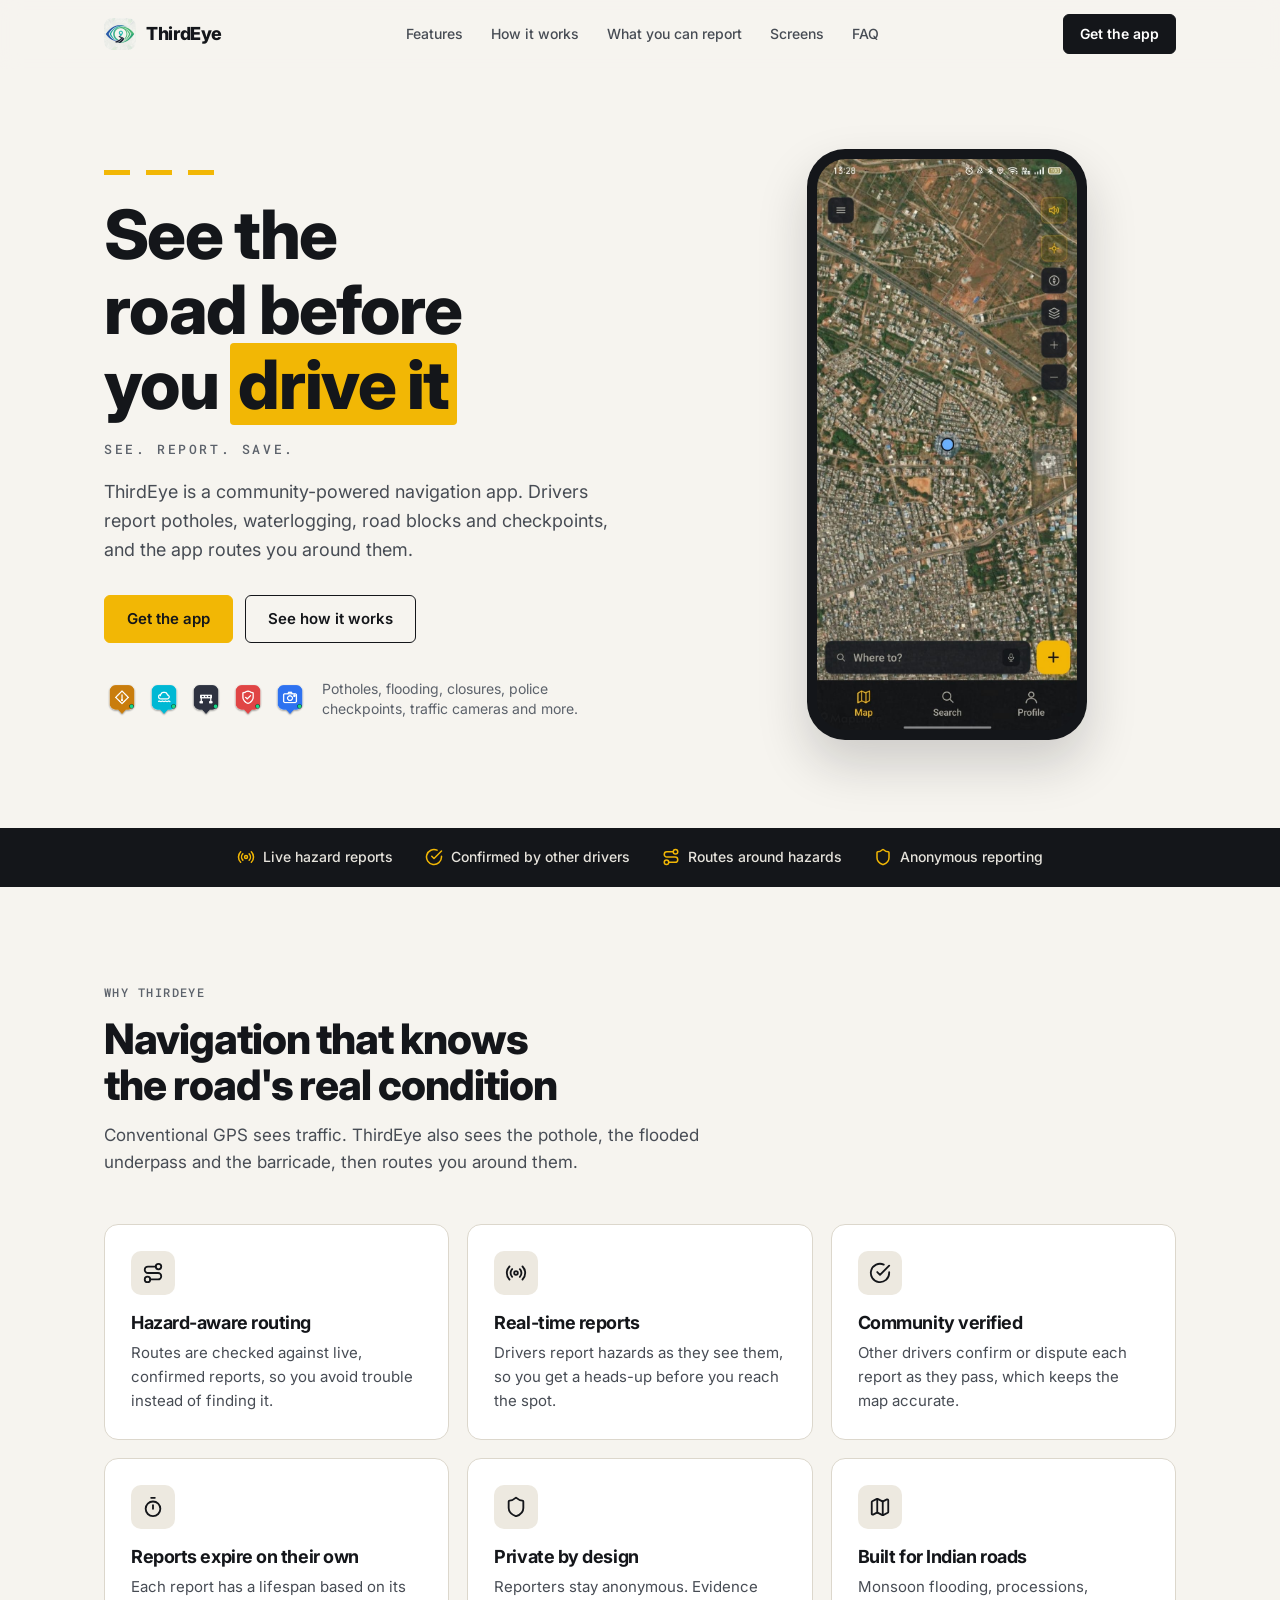
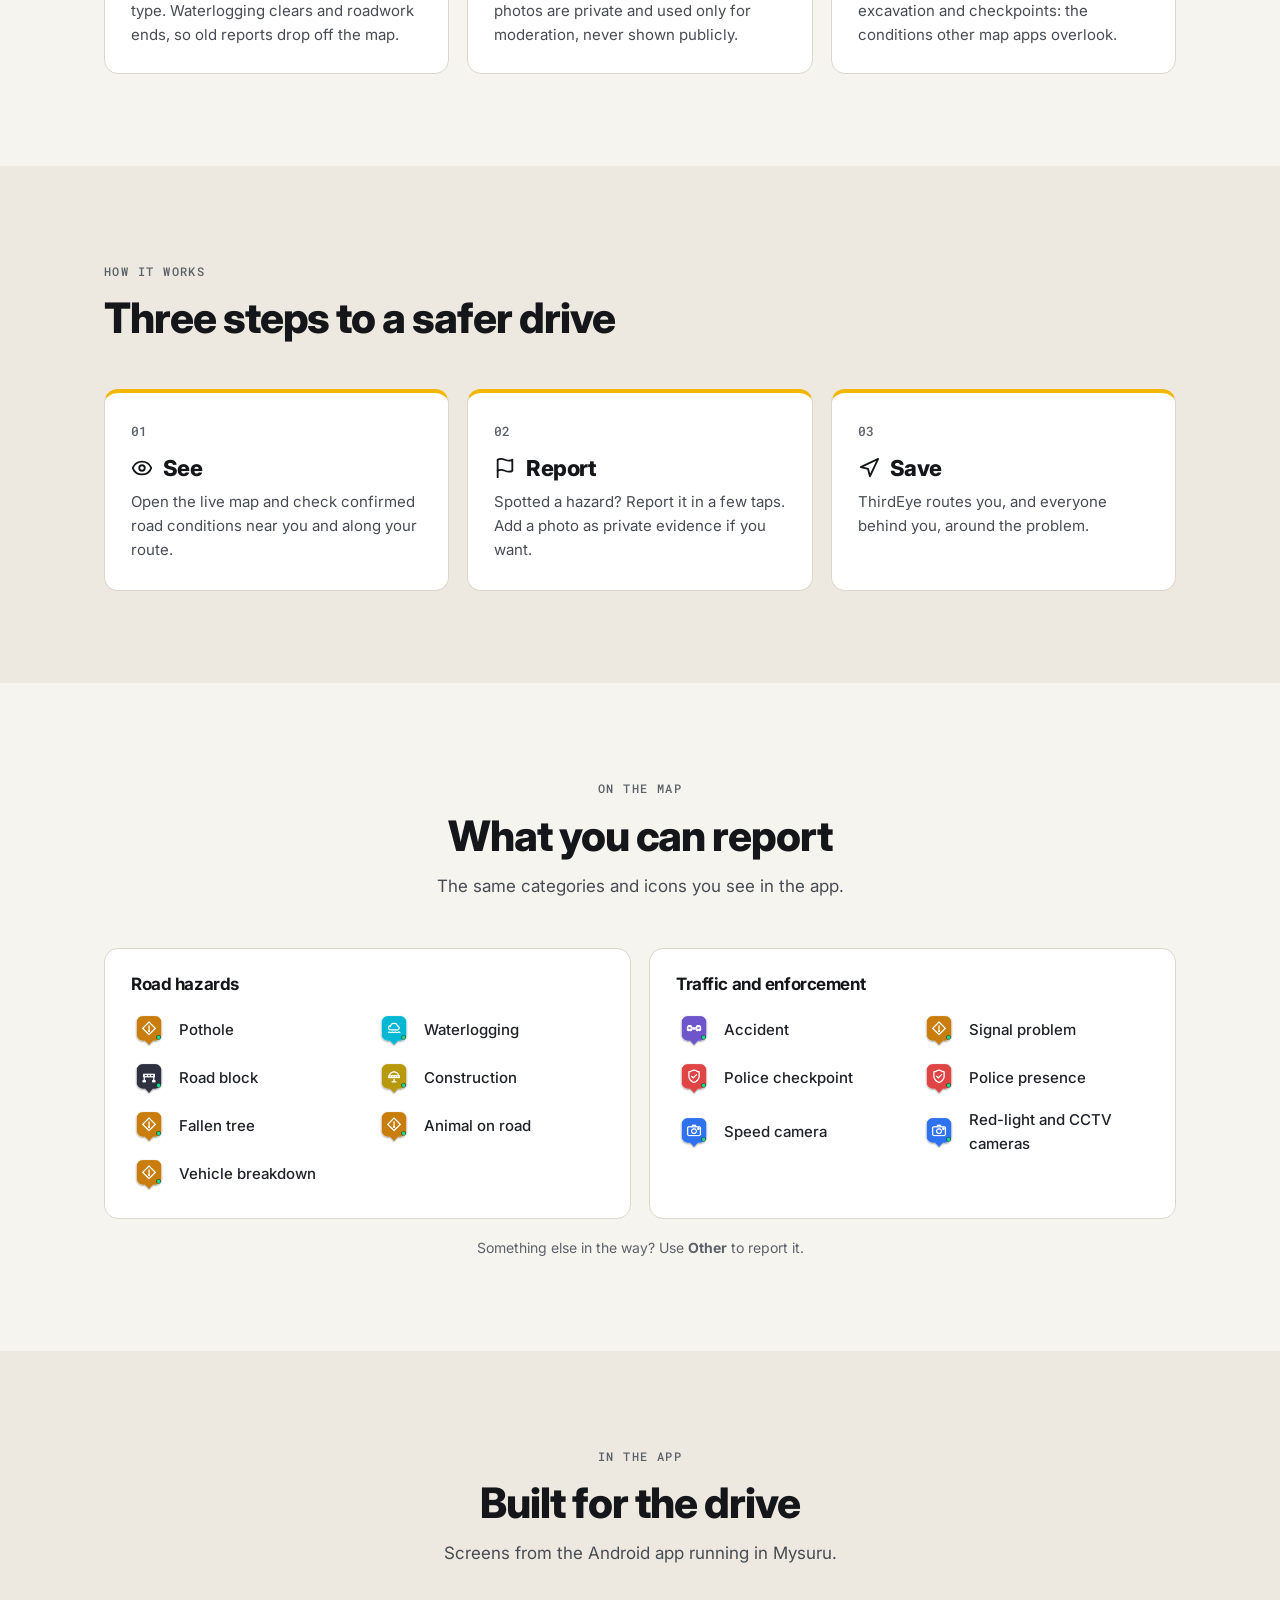
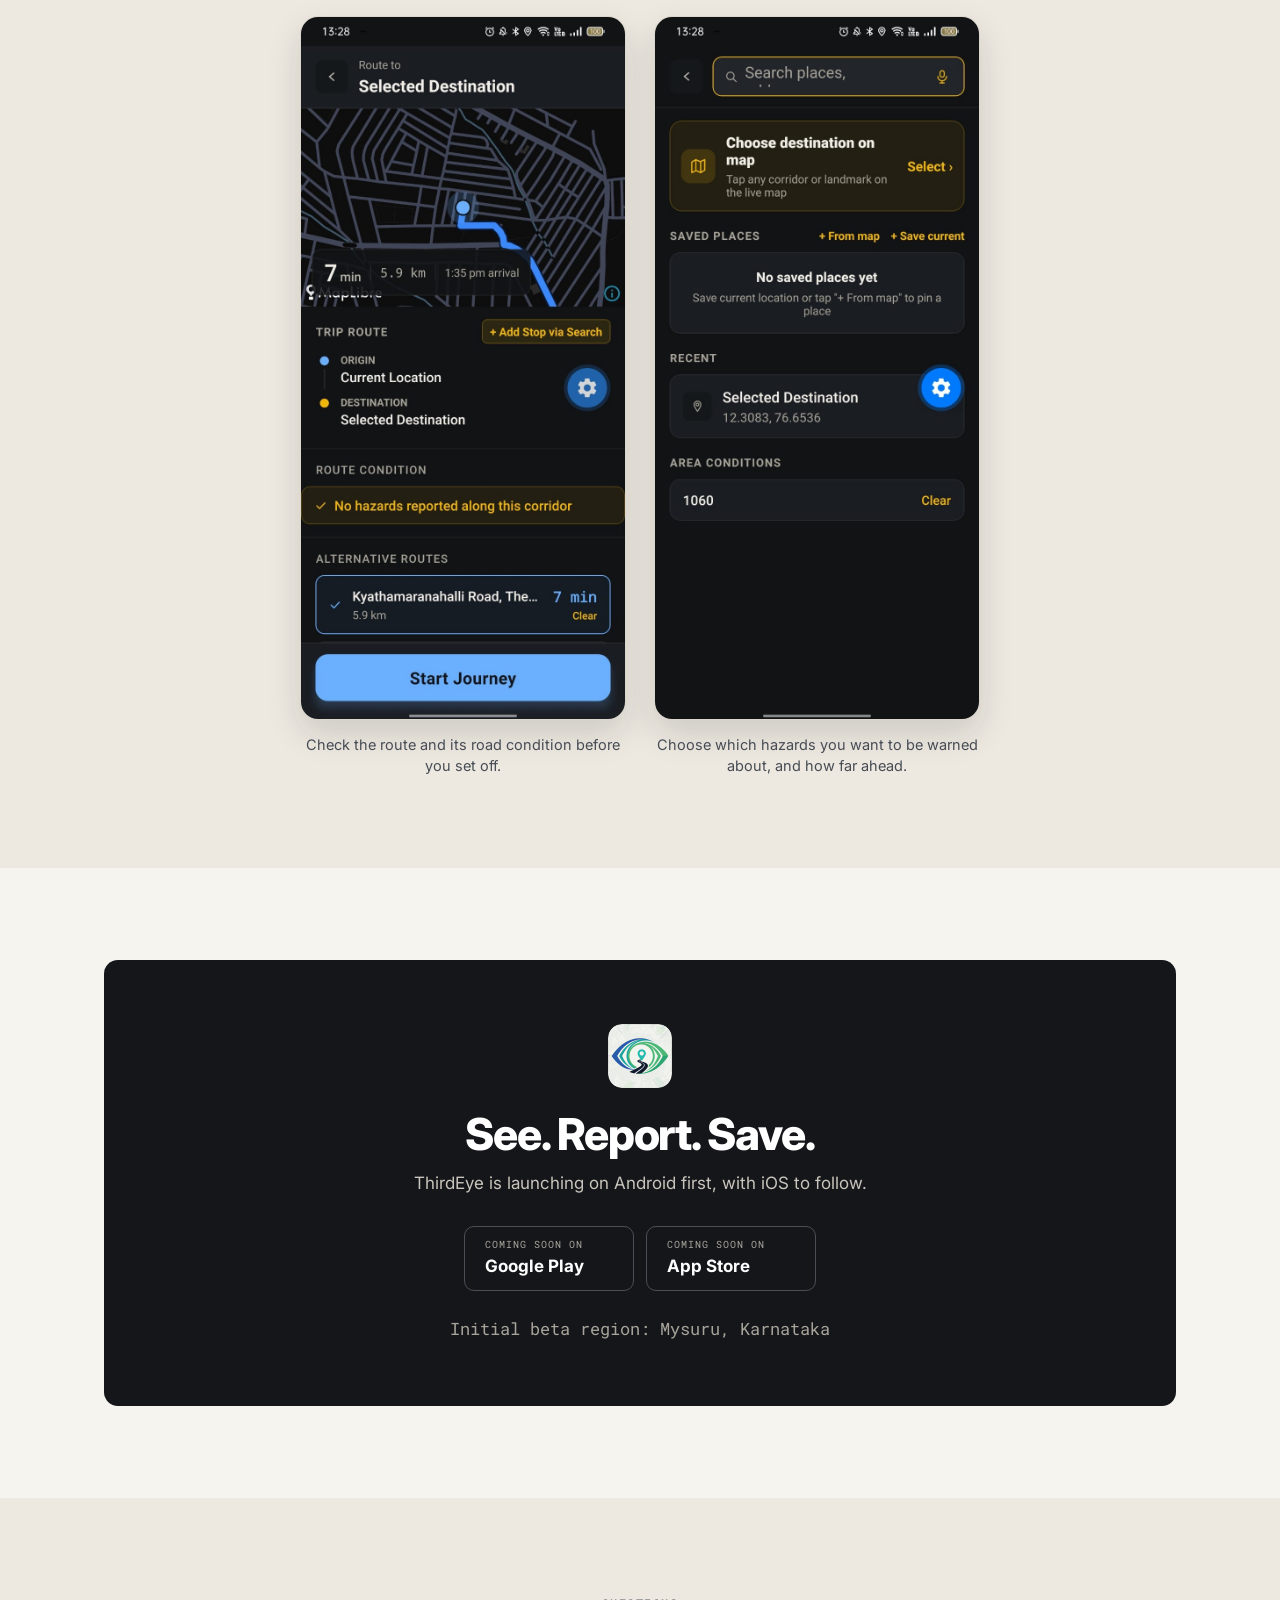
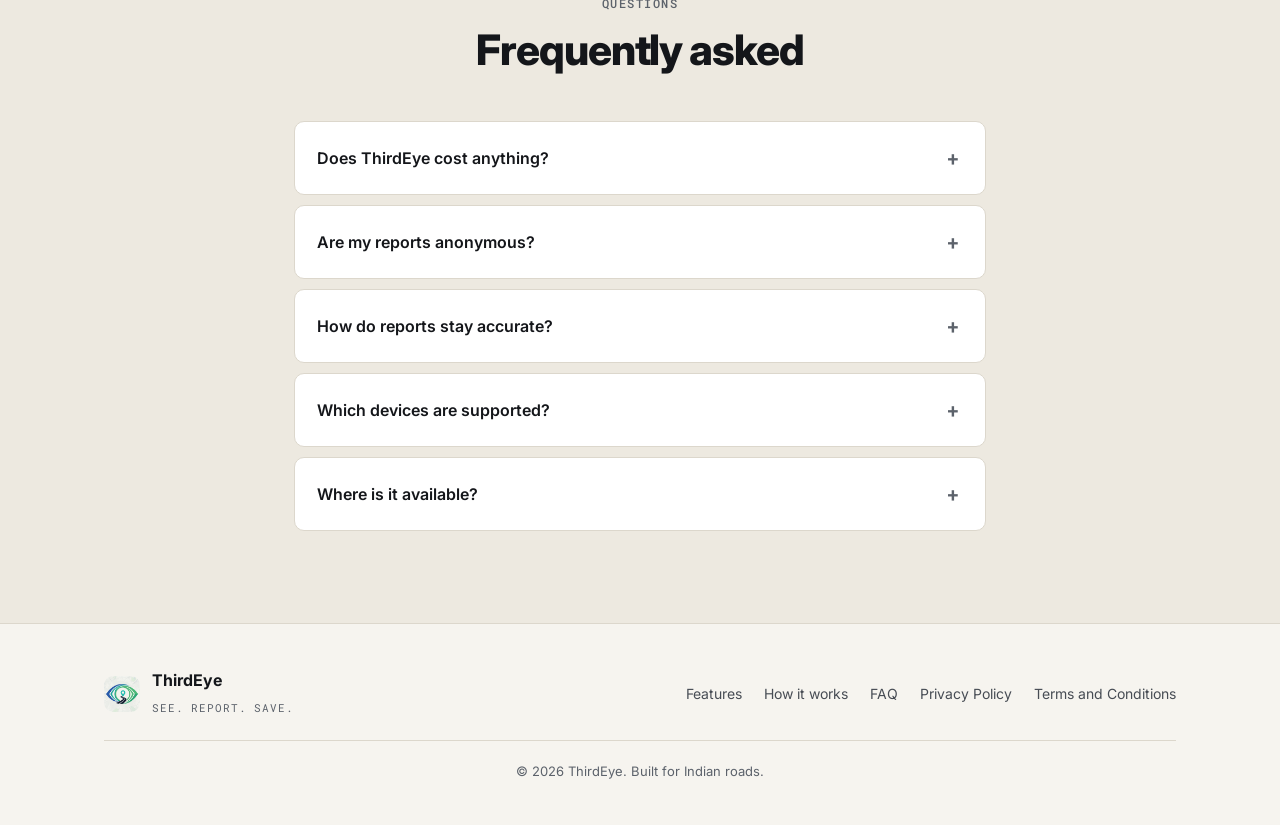
==== commit 772fca87: "New logo: favicons, touch icon and header logo Replaces the nav, CTA and footer logo, the 16 and 32p" ====
--- a/index.html
+++ b/index.html
@@ -14,8 +14,6 @@
   <meta property="og:image:type" content="image/svg+xml" />
   <meta property="og:image:width" content="1200" />
   <meta property="og:image:height" content="630" />
-
-  <link rel="icon" href="assets/favicon.svg" type="image/svg+xml" />
   <link rel="icon" href="assets/favicon-32.png" sizes="32x32" type="image/png" />
   <link rel="icon" href="assets/favicon-16.png" sizes="16x16" type="image/png" />
   <link rel="apple-touch-icon" href="assets/apple-touch-icon.png" />
